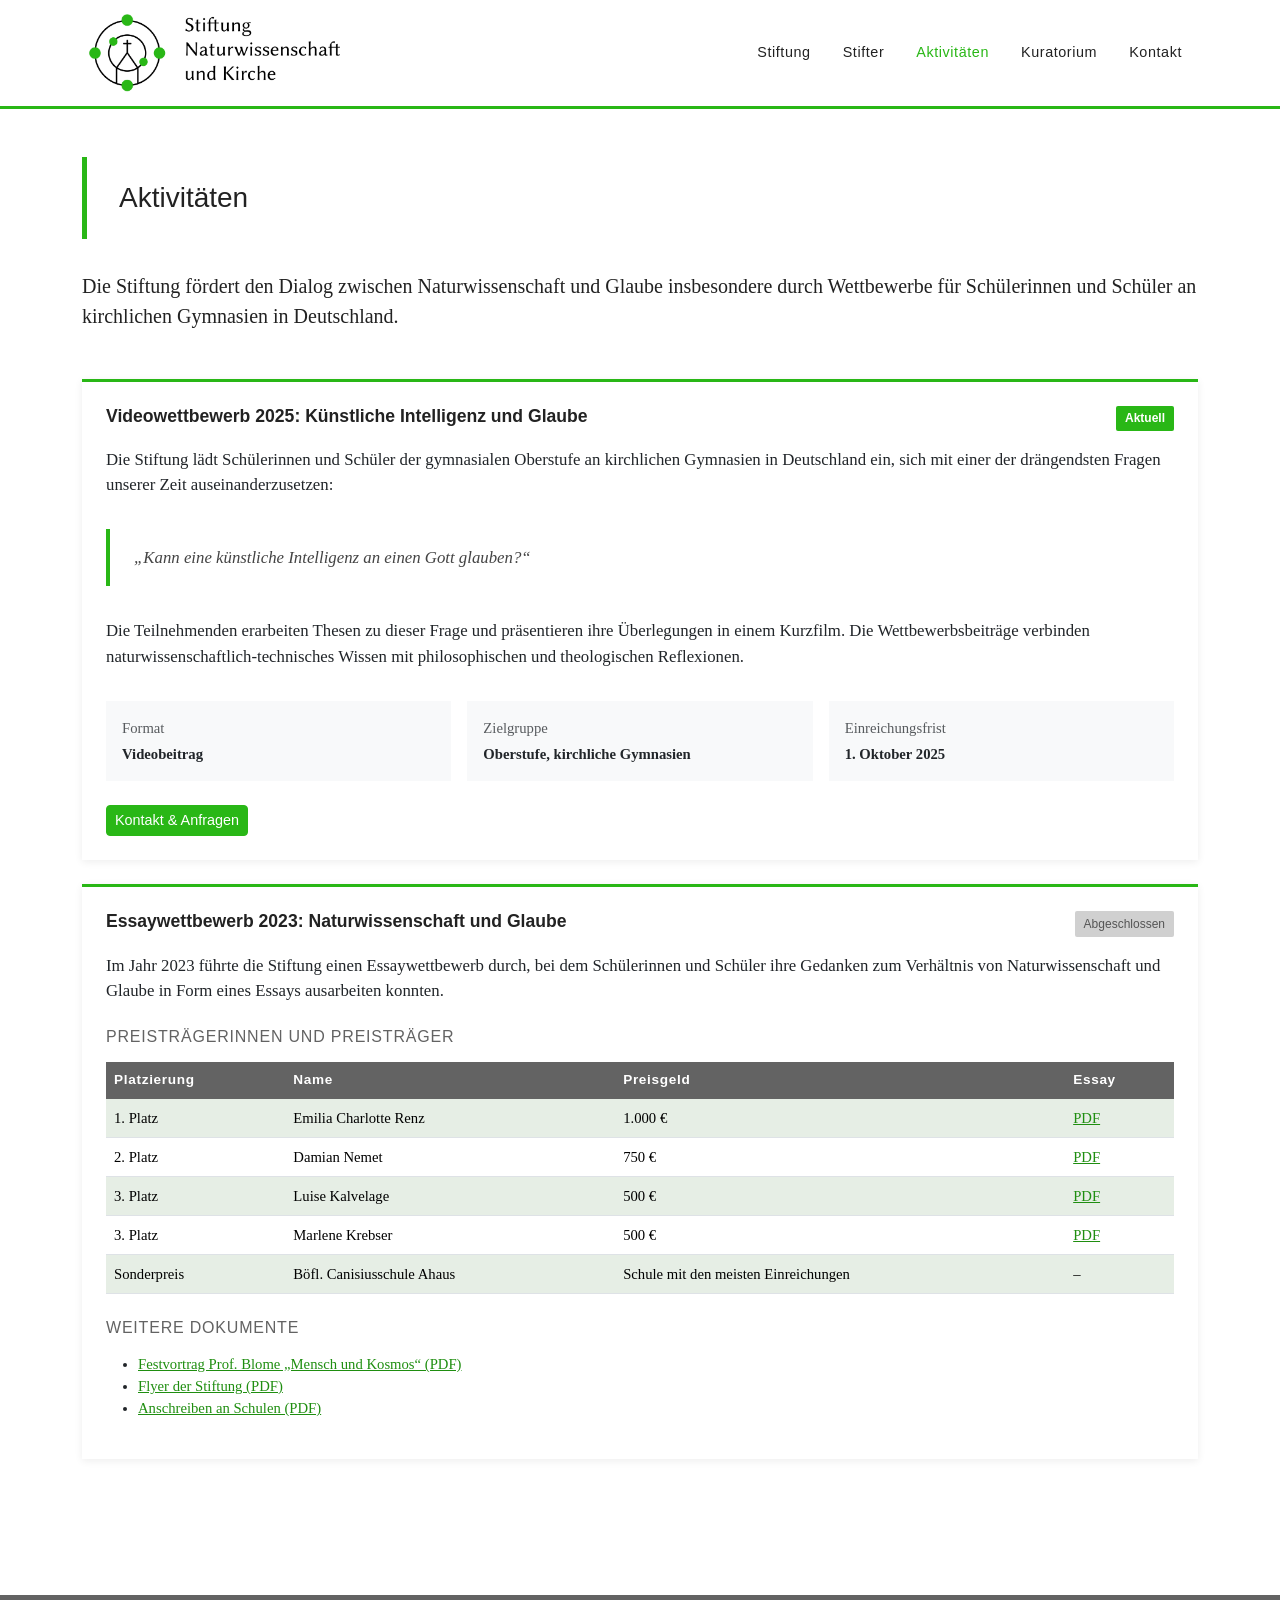
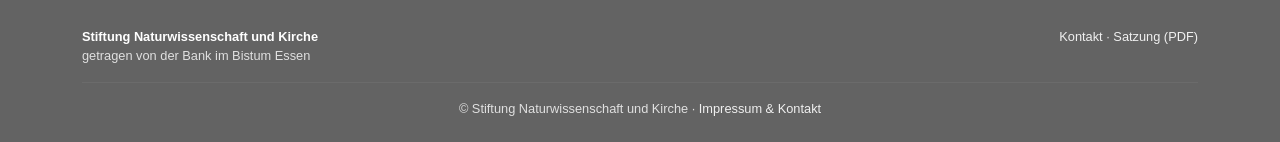
==== aktivitaeten.html @ 0cd50f6c "Initiales Commit: Stiftung Naturwissenschaft und Kirche – statische Bootstrap-Seite" ====
<!DOCTYPE html>
<html lang="de">
<head>
  <meta charset="UTF-8">
  <meta name="viewport" content="width=device-width, initial-scale=1.0">
  <title>Aktivitäten – Stiftung Naturwissenschaft und Kirche</title>
  <link rel="stylesheet" href="https://cdn.jsdelivr.net/npm/bootstrap@5.3.3/dist/css/bootstrap.min.css">
  <link rel="stylesheet" href="css/style.css">
</head>
<body>

  <!-- Navbar -->
  <nav class="navbar navbar-expand-md sticky-top">
    <div class="container">
      <a class="navbar-brand" href="index.html">
        <img src="assets/img/cropped-Logo_Web.png" alt="Stiftung Naturwissenschaft und Kirche">
      </a>
      <button class="navbar-toggler" type="button" data-bs-toggle="collapse" data-bs-target="#navMenu">
        <span class="navbar-toggler-icon"></span>
      </button>
      <div class="collapse navbar-collapse" id="navMenu">
        <ul class="navbar-nav ms-auto">
          <li class="nav-item"><a class="nav-link" href="index.html">Stiftung</a></li>
          <li class="nav-item"><a class="nav-link" href="stifter.html">Stifter</a></li>
          <li class="nav-item"><a class="nav-link active" href="aktivitaeten.html">Aktivit&auml;ten</a></li>
          <li class="nav-item"><a class="nav-link" href="kuratorium.html">Kuratorium</a></li>
          <li class="nav-item"><a class="nav-link" href="kontakt.html">Kontakt</a></li>
        </ul>
      </div>
    </div>
  </nav>

  <main class="container py-5">

    <div class="page-header">
      <h1>Aktivit&auml;ten</h1>
    </div>

    <p class="lead mb-5">
      Die Stiftung f&ouml;rdert den Dialog zwischen Naturwissenschaft und Glaube
      insbesondere durch Wettbewerbe f&uuml;r Sch&uuml;lerinnen und Sch&uuml;ler
      an kirchlichen Gymnasien in Deutschland.
    </p>

    <!-- Aktueller Wettbewerb -->
    <div class="card mb-4">
      <div class="card-body p-4">
        <div class="d-flex align-items-start justify-content-between flex-wrap gap-2 mb-3">
          <h2 class="h5 card-title mb-0">Videowettbewerb 2025: K&uuml;nstliche Intelligenz und Glaube</h2>
          <span class="badge-aktuell">Aktuell</span>
        </div>

        <p>
          Die Stiftung l&auml;dt Sch&uuml;lerinnen und Sch&uuml;ler der gymnasialen
          Oberstufe an kirchlichen Gymnasien in Deutschland ein, sich mit einer der
          dr&auml;ngendsten Fragen unserer Zeit auseinanderzusetzen:
        </p>

        <blockquote class="nwk-quote">
          &bdquo;Kann eine k&uuml;nstliche Intelligenz an einen Gott glauben?&ldquo;
        </blockquote>

        <p>
          Die Teilnehmenden erarbeiten Thesen zu dieser Frage und pr&auml;sentieren
          ihre &Uuml;berlegungen in einem Kurzfilm. Die Wettbewerbsbeitr&auml;ge
          verbinden naturwissenschaftlich-technisches Wissen mit philosophischen
          und theologischen Reflexionen.
        </p>

        <div class="row g-3 mt-2">
          <div class="col-sm-6 col-md-4">
            <div class="bg-light p-3 small">
              <div class="text-muted mb-1">Format</div>
              <strong>Videobeitrag</strong>
            </div>
          </div>
          <div class="col-sm-6 col-md-4">
            <div class="bg-light p-3 small">
              <div class="text-muted mb-1">Zielgruppe</div>
              <strong>Oberstufe, kirchliche Gymnasien</strong>
            </div>
          </div>
          <div class="col-sm-6 col-md-4">
            <div class="bg-light p-3 small">
              <div class="text-muted mb-1">Einreichungsfrist</div>
              <strong>1. Oktober 2025</strong>
            </div>
          </div>
        </div>

        <div class="mt-4">
          <a href="kontakt.html" class="btn btn-primary btn-sm">Kontakt &amp; Anfragen</a>
        </div>
      </div>
    </div>

    <!-- Vergangener Wettbewerb -->
    <div class="card mb-4">
      <div class="card-body p-4">
        <div class="d-flex align-items-start justify-content-between flex-wrap gap-2 mb-3">
          <h2 class="h5 card-title mb-0">Essaywettbewerb 2023: Naturwissenschaft und Glaube</h2>
          <span class="badge-vergangen">Abgeschlossen</span>
        </div>

        <p>
          Im Jahr 2023 f&uuml;hrte die Stiftung einen Essaywettbewerb durch, bei dem
          Sch&uuml;lerinnen und Sch&uuml;ler ihre Gedanken zum Verh&auml;ltnis von
          Naturwissenschaft und Glaube in Form eines Essays ausarbeiten konnten.
        </p>

        <h3 class="h6 mt-4 mb-3" style="text-transform:uppercase;letter-spacing:0.05em;color:var(--nwk-gray);">Preistr&auml;gerinnen und Preistr&auml;ger</h3>
        <table class="table table-striped small">
          <thead>
            <tr>
              <th>Platzierung</th>
              <th>Name</th>
              <th>Preisgeld</th>
              <th>Essay</th>
            </tr>
          </thead>
          <tbody>
            <tr>
              <td>1. Platz</td>
              <td>Emilia Charlotte Renz</td>
              <td>1.000 &euro;</td>
              <td><a href="https://wp.nw-k.de/wp-content/uploads/2025/05/Essay_Emilia_Charlotte_Renz.pdf" target="_blank" rel="noopener">PDF</a></td>
            </tr>
            <tr>
              <td>2. Platz</td>
              <td>Damian Nemet</td>
              <td>750 &euro;</td>
              <td><a href="https://wp.nw-k.de/wp-content/uploads/2025/05/Essay_Damian_Nemet.pdf" target="_blank" rel="noopener">PDF</a></td>
            </tr>
            <tr>
              <td>3. Platz</td>
              <td>Luise Kalvelage</td>
              <td>500 &euro;</td>
              <td><a href="https://wp.nw-k.de/wp-content/uploads/2025/05/Essay_Luise_Kalvelage.pdf" target="_blank" rel="noopener">PDF</a></td>
            </tr>
            <tr>
              <td>3. Platz</td>
              <td>Marlene Krebser</td>
              <td>500 &euro;</td>
              <td><a href="https://wp.nw-k.de/wp-content/uploads/2025/05/Essay_Marlene_Krebser.pdf" target="_blank" rel="noopener">PDF</a></td>
            </tr>
            <tr>
              <td>Sonderpreis</td>
              <td>B&ouml;fl. Canisiusschule Ahaus</td>
              <td>Schule mit den meisten Einreichungen</td>
              <td>&ndash;</td>
            </tr>
          </tbody>
        </table>

        <h3 class="h6 mt-4 mb-3" style="text-transform:uppercase;letter-spacing:0.05em;color:var(--nwk-gray);">Weitere Dokumente</h3>
        <ul class="small">
          <li><a href="https://wp.nw-k.de/wp-content/uploads/2025/05/Vortrag_Prf_Blome_040324.pdf" target="_blank" rel="noopener">Festvortrag Prof. Blome &bdquo;Mensch und Kosmos&ldquo; (PDF)</a></li>
          <li><a href="https://wp.nw-k.de/wp-content/uploads/2025/05/Flyer_Stiftung.pdf" target="_blank" rel="noopener">Flyer der Stiftung (PDF)</a></li>
          <li><a href="https://wp.nw-k.de/wp-content/uploads/2025/05/NWK_Anschreiben_Schulen.pdf" target="_blank" rel="noopener">Anschreiben an Schulen (PDF)</a></li>
        </ul>
      </div>
    </div>

  </main>

  <!-- Footer -->
  <footer>
    <div class="container">
      <div class="row">
        <div class="col-md-6">
          <strong style="color:#fff;">Stiftung Naturwissenschaft und Kirche</strong><br>
          getragen von der Bank im Bistum Essen
        </div>
        <div class="col-md-6 text-md-end mt-3 mt-md-0">
          <a href="kontakt.html">Kontakt</a> &middot;
          <a href="https://wp.nw-k.de/wp-content/uploads/2025/06/NWK_Satzung.pdf" target="_blank" rel="noopener">Satzung (PDF)</a>
        </div>
      </div>
      <hr class="footer-divider">
      <div class="text-center">
        &copy; Stiftung Naturwissenschaft und Kirche &middot;
        <a href="kontakt.html">Impressum &amp; Kontakt</a>
      </div>
    </div>
  </footer>

  <script src="https://cdn.jsdelivr.net/npm/bootstrap@5.3.3/dist/js/bootstrap.bundle.min.js"></script>
</body>
</html>
---- css/style.css ----
/* ============================================================
   Stiftung Naturwissenschaft und Kirche – Custom Styles
   ============================================================ */

@import url('https://fonts.bunny.net/css?family=libertinus-serif:400,400i,700|libertinus-sans:400,700&display=swap');

:root {
  --nwk-green:    #29b716;
  --nwk-green-dk: #1f8e10;
  --nwk-gray:     #636363;
  --nwk-light:    #f7f8f9;
  --nwk-text:     #222222;
  --font-serif:   'Libertinus Serif', Georgia, serif;
  --font-sans:    'Libertinus Sans', Arial, sans-serif;
}

/* --- Grundlayout ------------------------------------------ */

body {
  font-family: var(--font-serif);
  font-size: 1.05rem;
  color: var(--nwk-text);
  background-color: #ffffff;
  display: flex;
  flex-direction: column;
  min-height: 100vh;
}

main {
  flex: 1;
}

h1, h2, h3, h4, h5, h6 {
  font-family: var(--font-sans);
}

a {
  color: var(--nwk-green-dk);
}

a:hover {
  color: var(--nwk-green);
}

/* --- Top-Bar ---------------------------------------------- */

.top-bar {
  background-color: var(--nwk-gray);
  color: #ffffff;
  font-size: 0.8rem;
  font-family: var(--font-sans);
  padding: 0.35rem 0;
  letter-spacing: 0.03em;
}

/* --- Navbar ----------------------------------------------- */

.navbar {
  background-color: #ffffff;
  border-bottom: 3px solid var(--nwk-green);
  padding-top: 0;
  padding-bottom: 0;
}

.navbar-brand {
  padding: 0.5rem 0;
}

.navbar-brand img {
  height: 90px;
  width: auto;
}

.navbar-nav .nav-link {
  color: var(--nwk-text) !important;
  font-family: var(--font-sans);
  font-size: 0.9rem;
  letter-spacing: 0.04em;
  padding: 1.2rem 1rem !important;
  transition: color 0.2s;
}

.navbar-nav .nav-link:hover,
.navbar-nav .nav-link.active {
  color: var(--nwk-green) !important;
}

.navbar-toggler {
  border-color: rgba(0, 0, 0, 0.2);
}

/* --- Seitenüberschriften ---------------------------------- */

.page-header {
  border-left: 5px solid var(--nwk-green);
  padding: 1.5rem 2rem;
  margin-bottom: 2rem;
}

.page-header h1 {
  font-size: 1.75rem;
  color: var(--nwk-text);
  margin: 0;
}

/* --- Hero ------------------------------------------------- */

.hero {
  background-color: var(--nwk-light);
  border-bottom: 3px solid var(--nwk-green);
  padding: 3rem 0 2.5rem;
  text-align: center;
}

.hero h1 {
  font-size: 1.9rem;
  font-weight: bold;
  color: var(--nwk-text);
  margin-bottom: 0.75rem;
}

.hero-logo {
  max-width: 480px;
  width: 90%;
  height: auto;
}

.hero .lead {
  color: var(--nwk-gray);
  font-size: 1.1rem;
  font-style: italic;
}

/* --- Cards ------------------------------------------------ */

.card {
  border: none;
  border-radius: 0;
  border-top: 3px solid var(--nwk-green);
  box-shadow: 0 2px 8px rgba(0, 0, 0, 0.07);
}

.card-title {
  color: var(--nwk-text);
  font-size: 1.1rem;
  font-weight: bold;
}

/* --- Tabellen --------------------------------------------- */

.table thead th {
  background-color: var(--nwk-gray);
  color: #ffffff;
  font-family: var(--font-sans);
  font-size: 0.85rem;
  letter-spacing: 0.05em;
  border: none;
}

.table-striped > tbody > tr:nth-of-type(odd) > * {
  background-color: rgba(41, 183, 22, 0.06);
}

/* --- Wettbewerbs-Badges ----------------------------------- */

.badge-aktuell {
  background-color: var(--nwk-green);
  color: #ffffff;
  font-family: var(--font-sans);
  font-size: 0.75rem;
  font-weight: bold;
  padding: 0.3em 0.75em;
  border-radius: 2px;
  white-space: nowrap;
}

.badge-vergangen {
  background-color: #d0d0d0;
  color: #555;
  font-family: var(--font-sans);
  font-size: 0.75rem;
  padding: 0.3em 0.75em;
  border-radius: 2px;
  white-space: nowrap;
}

/* --- Buttons ---------------------------------------------- */

.btn-primary {
  background-color: var(--nwk-green);
  border-color: var(--nwk-green);
  font-family: var(--font-sans);
  font-size: 0.9rem;
}

.btn-primary:hover,
.btn-primary:focus {
  background-color: var(--nwk-green-dk);
  border-color: var(--nwk-green-dk);
}

.btn-outline-nwk {
  color: var(--nwk-green-dk);
  border-color: var(--nwk-green);
  background-color: transparent;
  font-family: var(--font-sans);
  font-size: 0.9rem;
}

.btn-outline-nwk:hover {
  background-color: var(--nwk-green);
  border-color: var(--nwk-green);
  color: #ffffff;
}

/* --- Zitat-Box -------------------------------------------- */

blockquote.nwk-quote {
  border-left: 4px solid var(--nwk-green);
  padding: 1rem 1.5rem;
  font-style: italic;
  color: #444;
  margin: 2rem 0;
}

/* --- Steckbrief-Tabelle ----------------------------------- */

.table-steckbrief th {
  background-color: transparent;
  color: var(--nwk-text);
  font-family: var(--font-sans);
  font-size: 0.85rem;
  font-weight: bold;
  letter-spacing: 0.02em;
  width: 40%;
}

/* --- Footer ----------------------------------------------- */

footer {
  background-color: var(--nwk-gray);
  color: rgba(255, 255, 255, 0.8);
  font-family: var(--font-sans);
  font-size: 0.8rem;
  padding: 2rem 0 1.5rem;
  margin-top: 4rem;
}

footer a {
  color: rgba(255, 255, 255, 0.9);
  text-decoration: none;
}

footer a:hover {
  color: #ffffff;
  text-decoration: underline;
}

footer .footer-divider {
  border-color: rgba(255, 255, 255, 0.2);
  margin: 1rem 0;
}
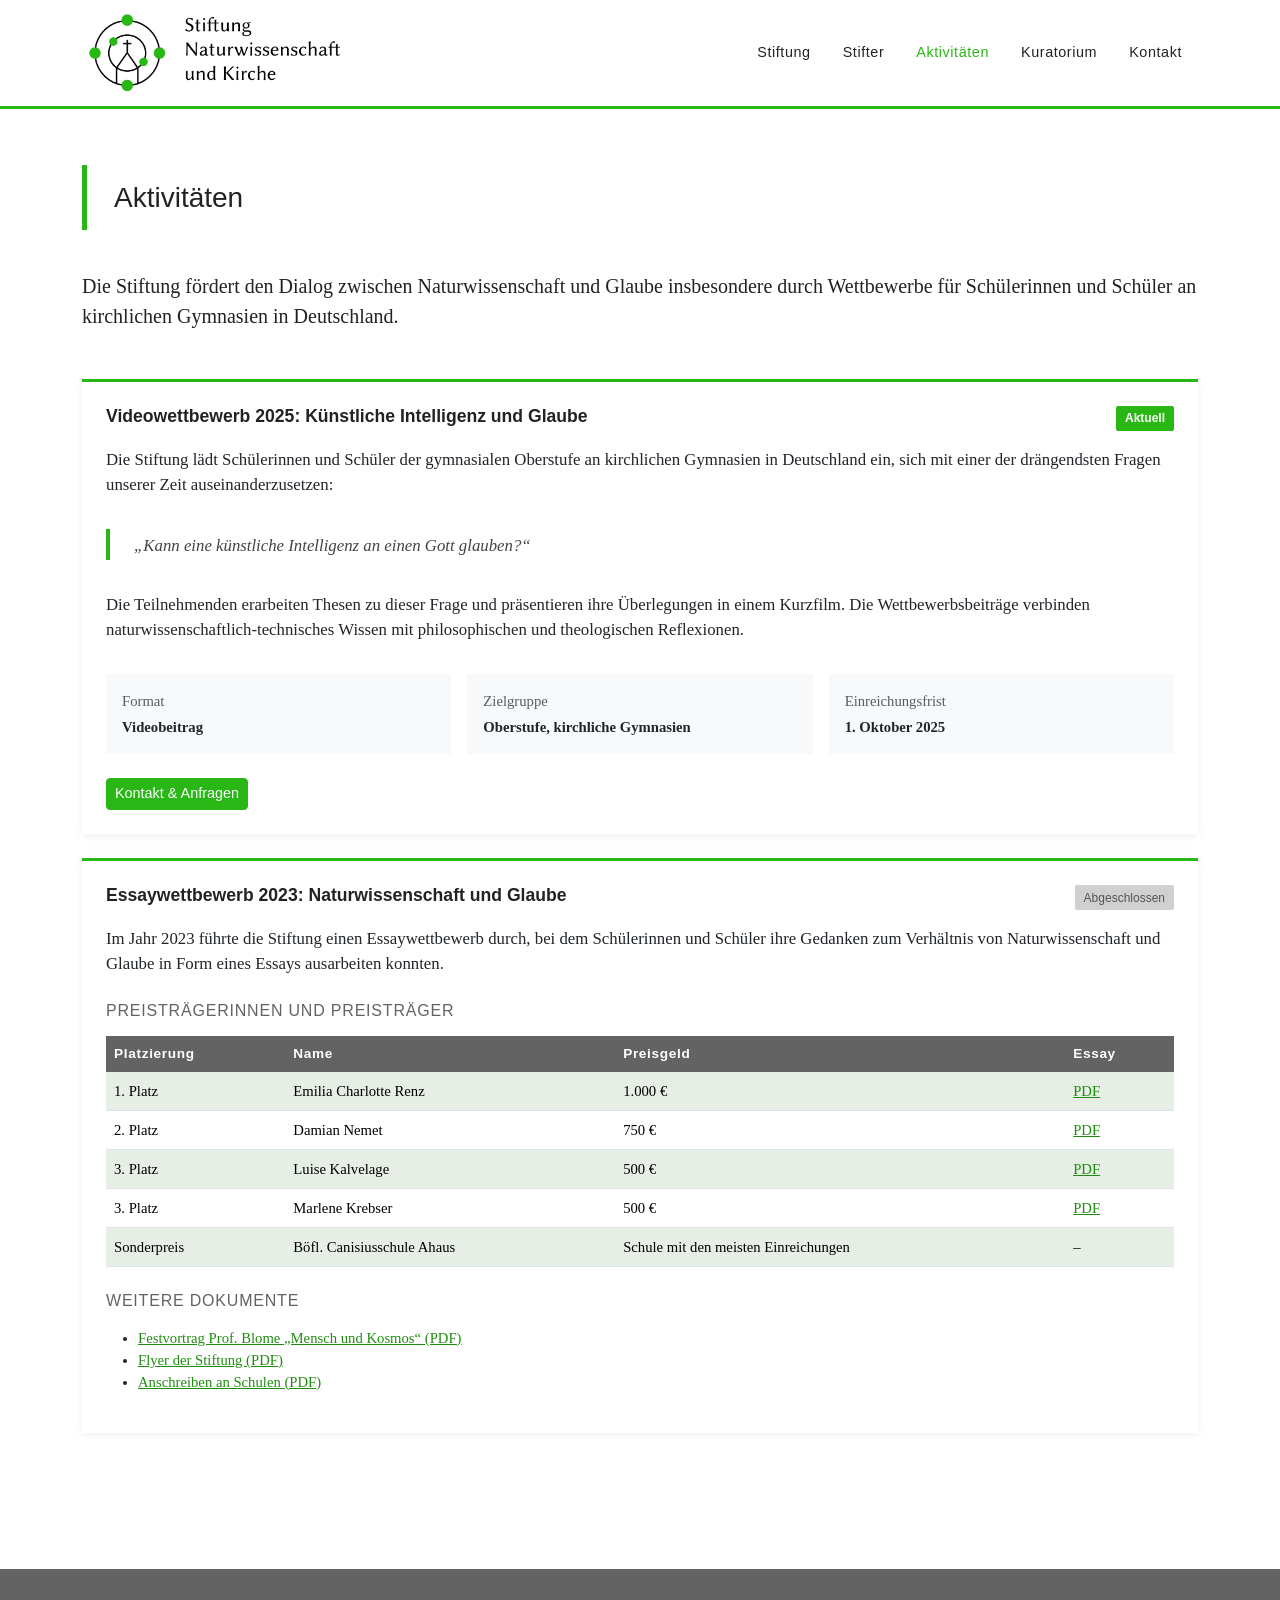
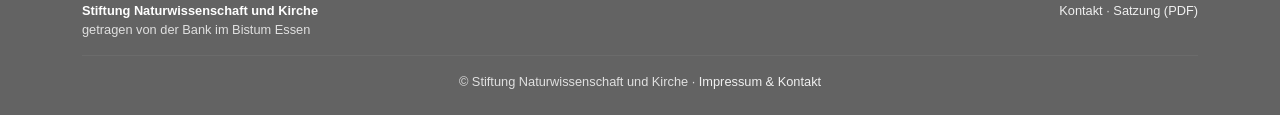
==== commit 9f2a142c: "PDFs lokal ins docs/-Verzeichnis kopiert, externe Links aktualisiert Co-Authored-By: Claude Sonnet 4" ====
--- a/aktivitaeten.html
+++ b/aktivitaeten.html
@@ -123,25 +123,25 @@
               <td>1. Platz</td>
               <td>Emilia Charlotte Renz</td>
               <td>1.000 &euro;</td>
-              <td><a href="https://wp.nw-k.de/wp-content/uploads/2025/05/Essay_Emilia_Charlotte_Renz.pdf" target="_blank" rel="noopener">PDF</a></td>
+              <td><a href="docs/Essay_Emilia_Charlotte_Renz.pdf" target="_blank" rel="noopener">PDF</a></td>
             </tr>
             <tr>
               <td>2. Platz</td>
               <td>Damian Nemet</td>
               <td>750 &euro;</td>
-              <td><a href="https://wp.nw-k.de/wp-content/uploads/2025/05/Essay_Damian_Nemet.pdf" target="_blank" rel="noopener">PDF</a></td>
+              <td><a href="docs/Essay_Damian_Nemet.pdf" target="_blank" rel="noopener">PDF</a></td>
             </tr>
             <tr>
               <td>3. Platz</td>
               <td>Luise Kalvelage</td>
               <td>500 &euro;</td>
-              <td><a href="https://wp.nw-k.de/wp-content/uploads/2025/05/Essay_Luise_Kalvelage.pdf" target="_blank" rel="noopener">PDF</a></td>
+              <td><a href="docs/Essay_Luise_Kalvelage.pdf" target="_blank" rel="noopener">PDF</a></td>
             </tr>
             <tr>
               <td>3. Platz</td>
               <td>Marlene Krebser</td>
               <td>500 &euro;</td>
-              <td><a href="https://wp.nw-k.de/wp-content/uploads/2025/05/Essay_Marlene_Krebser.pdf" target="_blank" rel="noopener">PDF</a></td>
+              <td><a href="docs/Essay_Marlene_Krebser.pdf" target="_blank" rel="noopener">PDF</a></td>
             </tr>
             <tr>
               <td>Sonderpreis</td>
@@ -154,9 +154,9 @@
 
         <h3 class="h6 mt-4 mb-3" style="text-transform:uppercase;letter-spacing:0.05em;color:var(--nwk-gray);">Weitere Dokumente</h3>
         <ul class="small">
-          <li><a href="https://wp.nw-k.de/wp-content/uploads/2025/05/Vortrag_Prf_Blome_040324.pdf" target="_blank" rel="noopener">Festvortrag Prof. Blome &bdquo;Mensch und Kosmos&ldquo; (PDF)</a></li>
-          <li><a href="https://wp.nw-k.de/wp-content/uploads/2025/05/Flyer_Stiftung.pdf" target="_blank" rel="noopener">Flyer der Stiftung (PDF)</a></li>
-          <li><a href="https://wp.nw-k.de/wp-content/uploads/2025/05/NWK_Anschreiben_Schulen.pdf" target="_blank" rel="noopener">Anschreiben an Schulen (PDF)</a></li>
+          <li><a href="docs/Vortrag_Prf_Blome_040324.pdf" target="_blank" rel="noopener">Festvortrag Prof. Blome &bdquo;Mensch und Kosmos&ldquo; (PDF)</a></li>
+          <li><a href="docs/Flyer_Stiftung.pdf" target="_blank" rel="noopener">Flyer der Stiftung (PDF)</a></li>
+          <li><a href="docs/NWK_Anschreiben_Schulen.pdf" target="_blank" rel="noopener">Anschreiben an Schulen (PDF)</a></li>
         </ul>
       </div>
     </div>
@@ -173,7 +173,7 @@
         </div>
         <div class="col-md-6 text-md-end mt-3 mt-md-0">
           <a href="kontakt.html">Kontakt</a> &middot;
-          <a href="https://wp.nw-k.de/wp-content/uploads/2025/06/NWK_Satzung.pdf" target="_blank" rel="noopener">Satzung (PDF)</a>
+          <a href="docs/NWK_Satzung.pdf" target="_blank" rel="noopener">Satzung (PDF)</a>
         </div>
       </div>
       <hr class="footer-divider">
--- a/css/style.css
+++ b/css/style.css
@@ -92,9 +92,19 @@
 /* --- Seitenüberschriften ---------------------------------- */
 
 .page-header {
-  border-left: 5px solid var(--nwk-green);
+  position: relative;
   padding: 1.5rem 2rem;
   margin-bottom: 2rem;
+}
+
+.page-header::before {
+  content: '';
+  position: absolute;
+  left: 0;
+  top: 10%;
+  height: 80%;
+  width: 5px;
+  background-color: var(--nwk-green);
 }
 
 .page-header h1 {
@@ -217,12 +227,17 @@
 
 blockquote.nwk-quote {
   border-left: 4px solid var(--nwk-green);
-  padding: 1rem 1.5rem;
+  padding: 0.25rem 1.5rem 0.1rem;
   font-style: italic;
   color: #444;
   margin: 2rem 0;
 }
 
+.blockquote-footer {
+  background-color: transparent;
+  margin-bottom: 0;
+}
+
 /* --- Steckbrief-Tabelle ----------------------------------- */
 
 .table-steckbrief th {
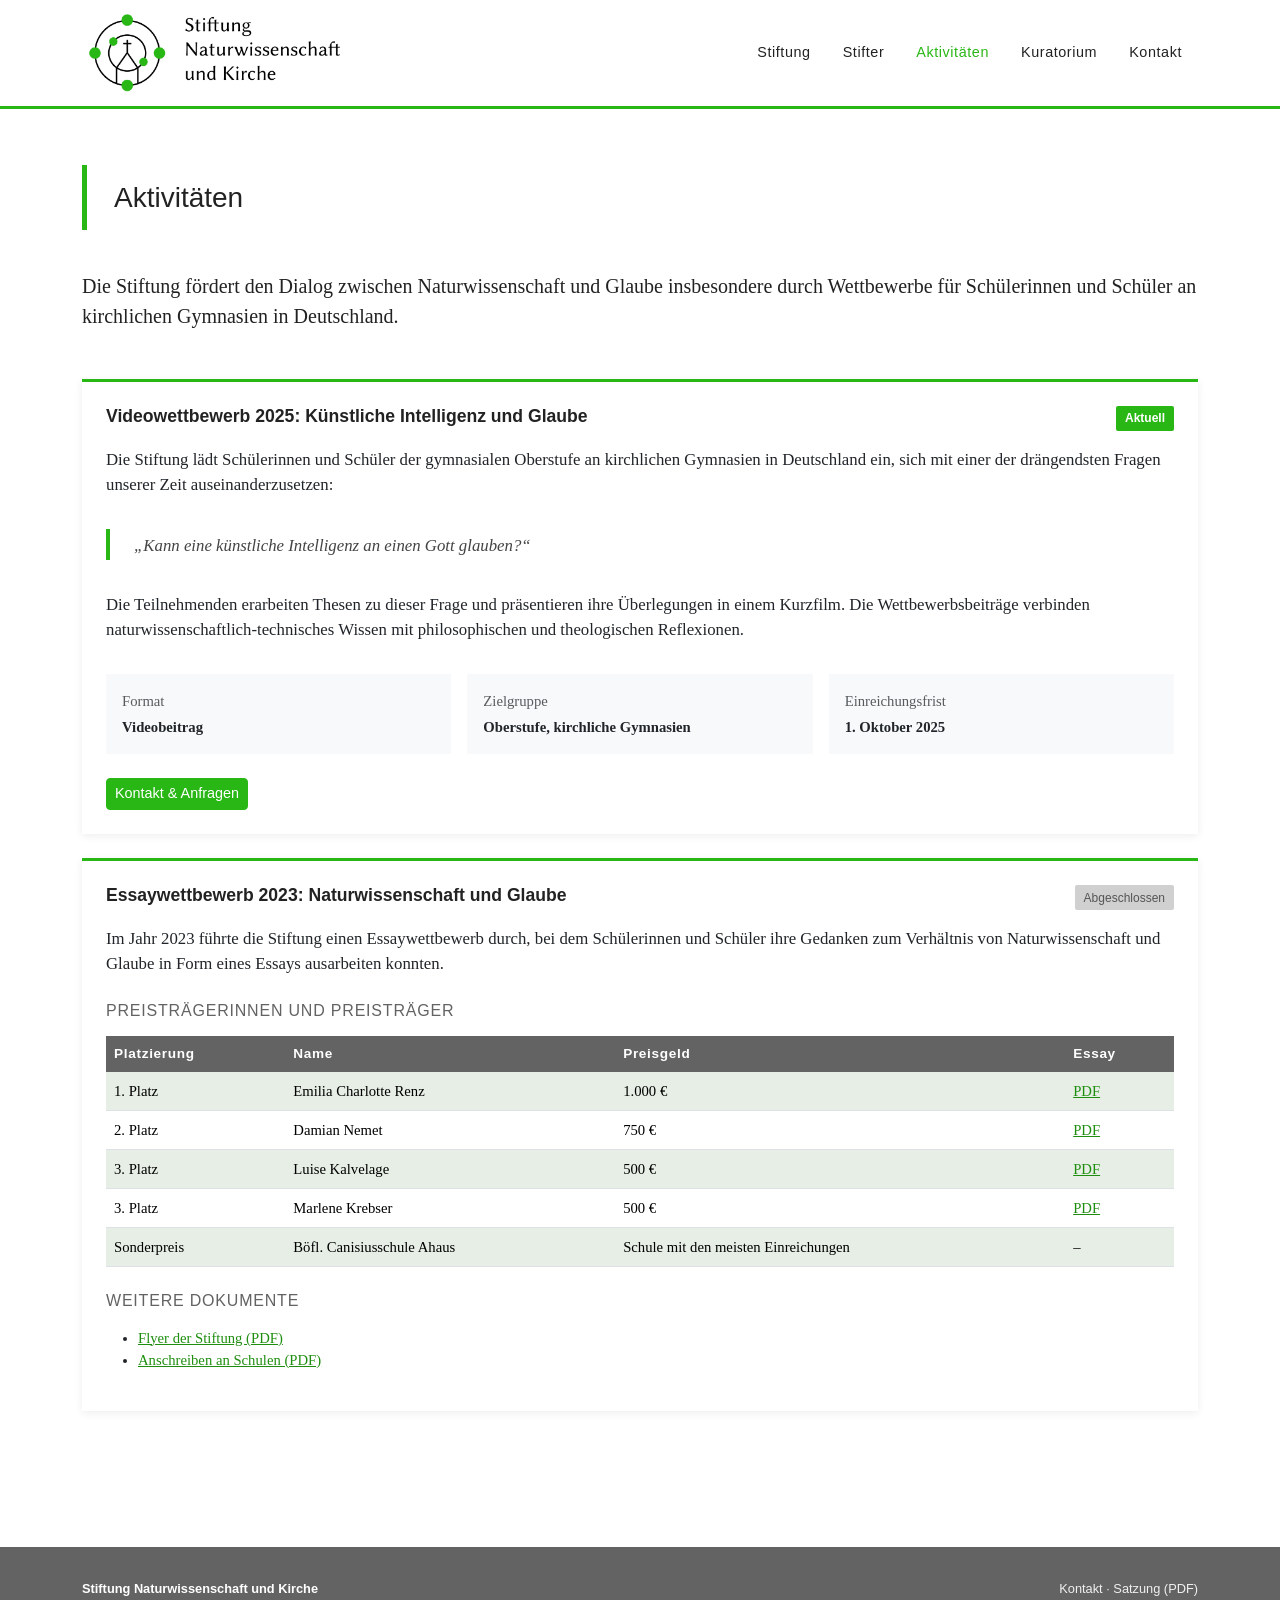
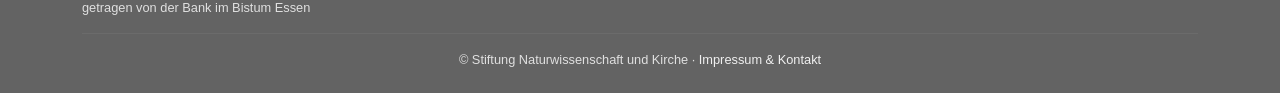
==== commit 5f7b4acf: "Festvortrag Blome ausgeblendet (als Kommentar erhalten) Co-Authored-By: Claude Sonnet 4.6 <noreply@a" ====
--- a/aktivitaeten.html
+++ b/aktivitaeten.html
@@ -154,7 +154,7 @@
 
         <h3 class="h6 mt-4 mb-3" style="text-transform:uppercase;letter-spacing:0.05em;color:var(--nwk-gray);">Weitere Dokumente</h3>
         <ul class="small">
-          <li><a href="docs/Vortrag_Prf_Blome_040324.pdf" target="_blank" rel="noopener">Festvortrag Prof. Blome &bdquo;Mensch und Kosmos&ldquo; (PDF)</a></li>
+          <!-- <li><a href="docs/Vortrag_Prf_Blome_040324.pdf" target="_blank" rel="noopener">Festvortrag Prof. Blome &bdquo;Mensch und Kosmos&ldquo; (PDF)</a></li> -->
           <li><a href="docs/Flyer_Stiftung.pdf" target="_blank" rel="noopener">Flyer der Stiftung (PDF)</a></li>
           <li><a href="docs/NWK_Anschreiben_Schulen.pdf" target="_blank" rel="noopener">Anschreiben an Schulen (PDF)</a></li>
         </ul>
